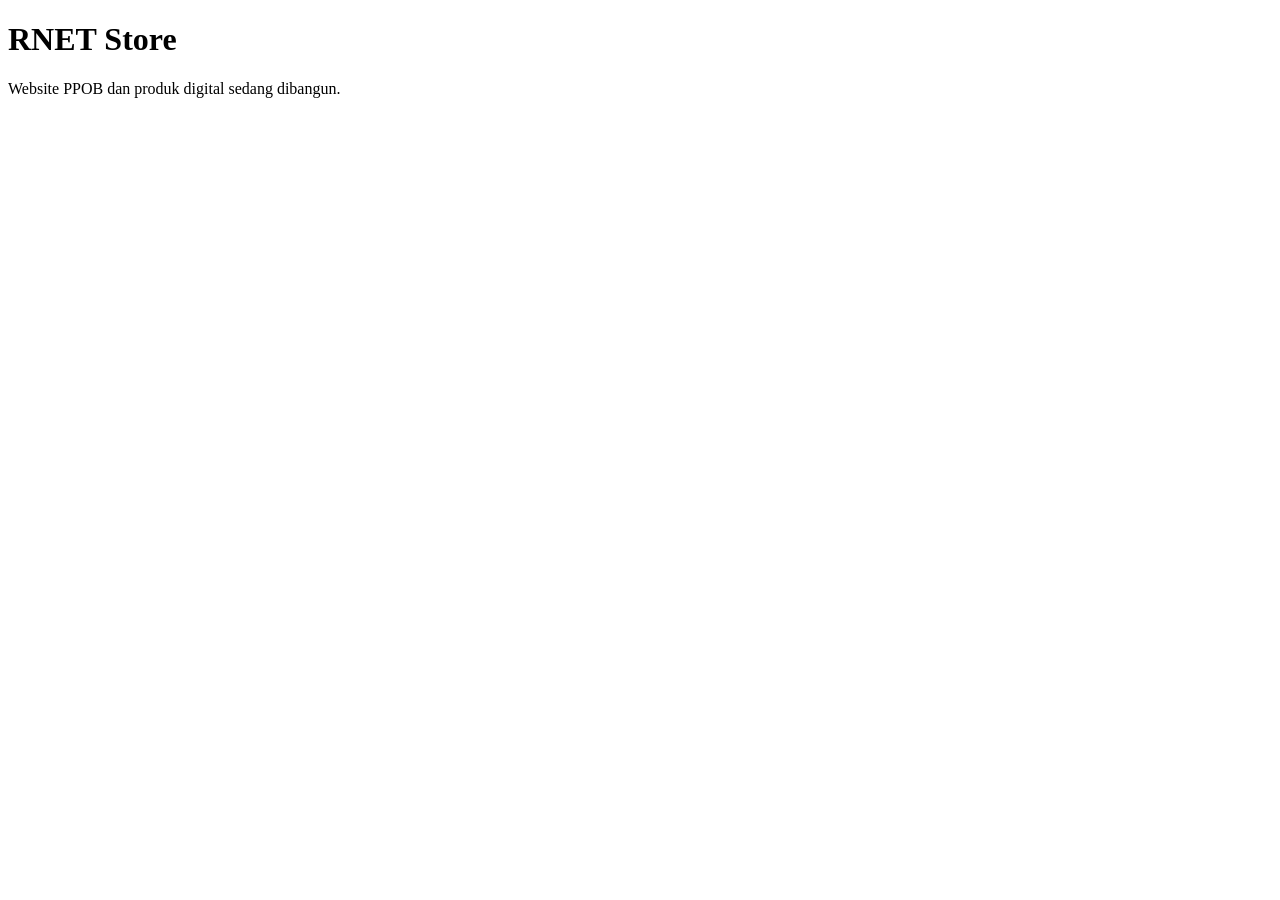
==== index.html @ ecb0dc05 "Create initial RNET Store homepage" ====
<!doctype html>
<html lang="id">
<head><meta charset="UTF-8"><meta name="viewport" content="width=device-width, initial-scale=1"><title>RNET Store</title></head>
<body><h1>RNET Store</h1><p>Website PPOB dan produk digital sedang dibangun.</p></body>
</html>
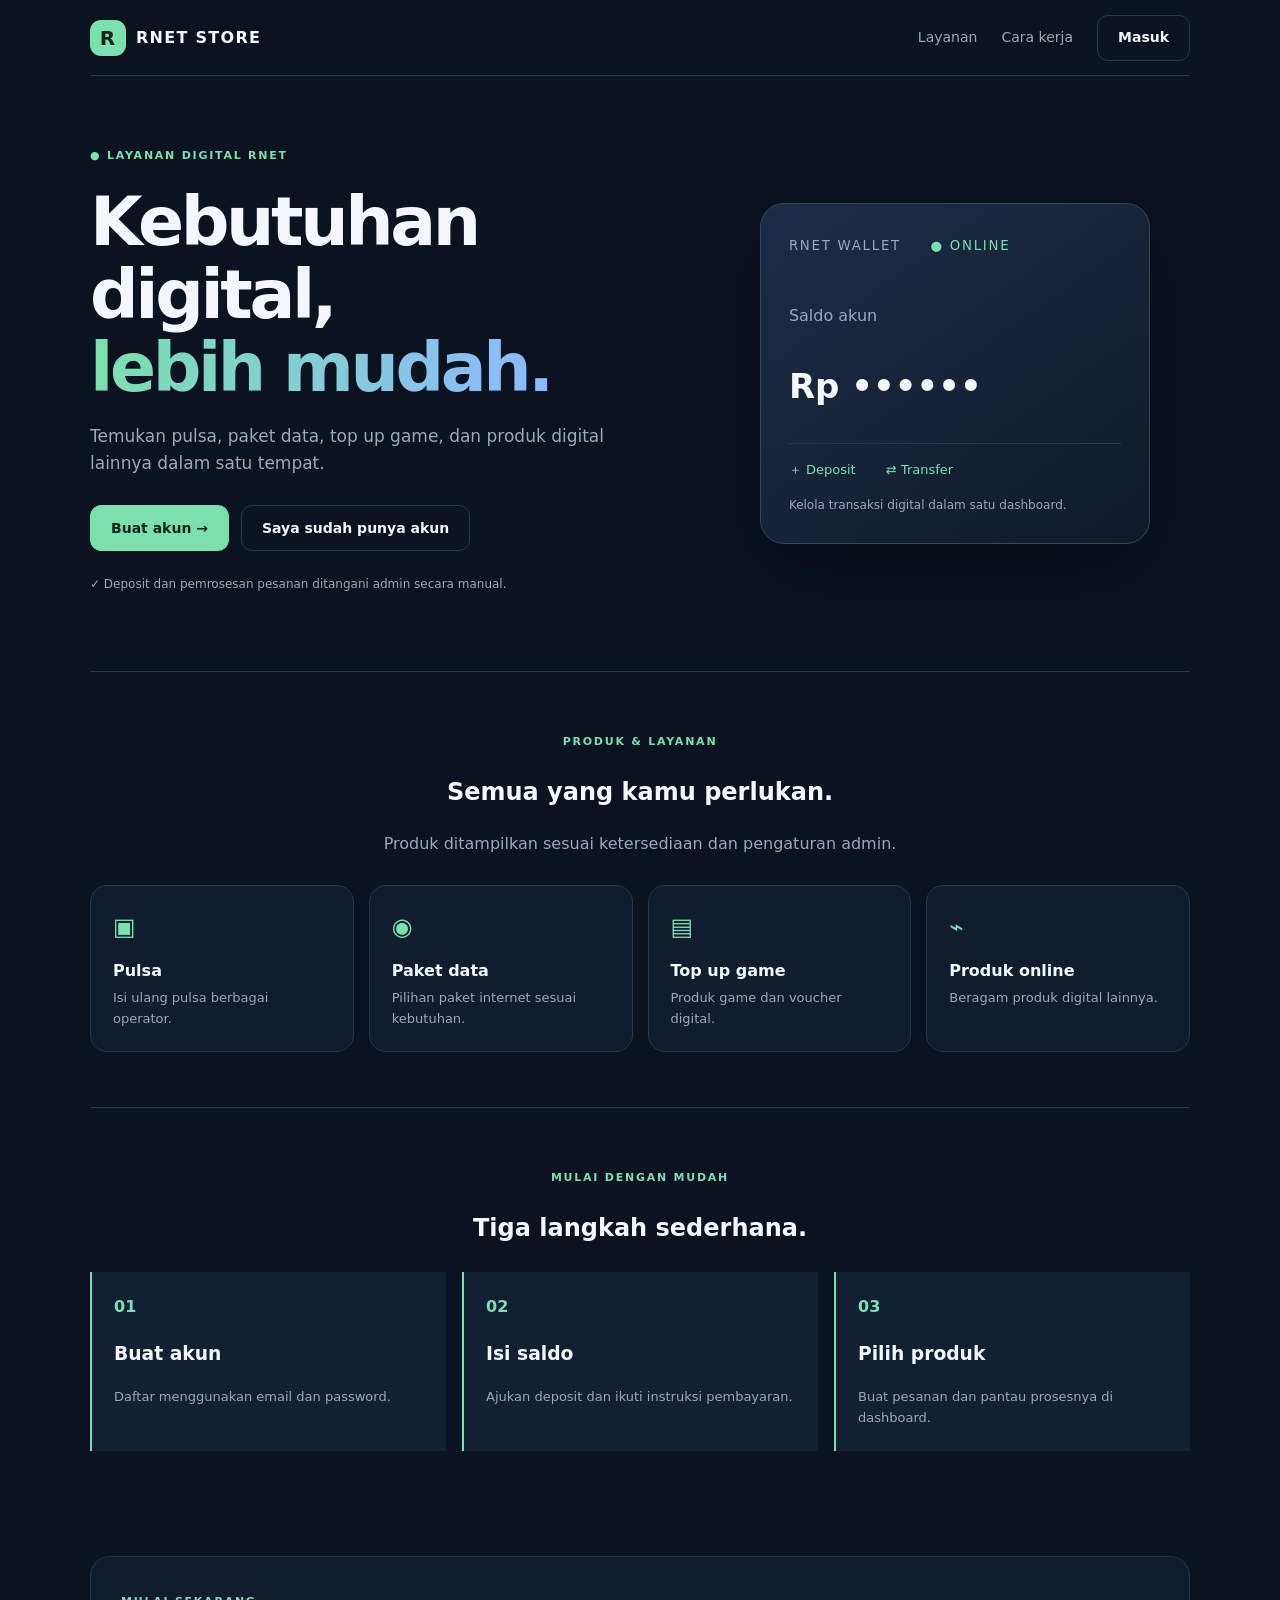
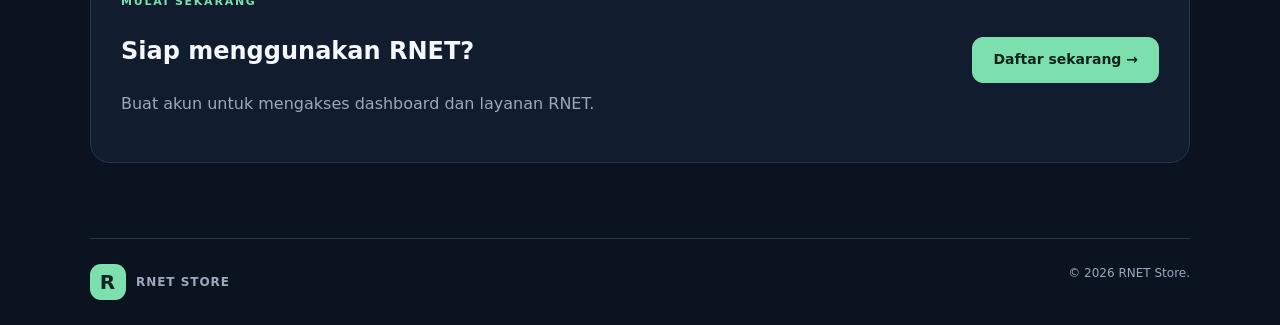
==== commit f226f02c: "Build RNET Store landing page" ====
--- a/index.html
+++ b/index.html
@@ -1,5 +1,8 @@
 <!doctype html>
-<html lang="id">
-<head><meta charset="UTF-8"><meta name="viewport" content="width=device-width, initial-scale=1"><title>RNET Store</title></head>
-<body><h1>RNET Store</h1><p>Website PPOB dan produk digital sedang dibangun.</p></body>
-</html>
+<html lang="id"><head><meta charset="utf-8"><meta name="viewport" content="width=device-width,initial-scale=1"><meta name="theme-color" content="#0b1220"><meta name="description" content="RNET Store — pulsa, paket data, top up game, dan produk digital."><title>RNET Store — Produk Digital</title><link rel="stylesheet" href="assets/css/style.css"></head>
+<body><header class="top wrap"><a class="brand" href="index.html"><span class="mark">R</span> RNET STORE</a><nav><a href="#layanan">Layanan</a><a href="#cara-kerja">Cara kerja</a><a class="btn" href="login.html">Masuk</a></nav></header>
+<main><section class="hero wrap"><div><span class="tag">● LAYANAN DIGITAL RNET</span><h1>Kebutuhan digital,<br><span class="shine">lebih mudah.</span></h1><p class="lead">Temukan pulsa, paket data, top up game, dan produk digital lainnya dalam satu tempat.</p><div class="actions"><a class="btn primary" href="register.html">Buat akun →</a><a class="btn" href="login.html">Saya sudah punya akun</a></div><p class="muted" style="font-size:12px;margin-top:24px">✓ Deposit dan pemrosesan pesanan ditangani admin secara manual.</p></div><aside class="wallet"><small>RNET WALLET　　<span style="color:#7ce0ae">● ONLINE</span></small><p class="muted" style="margin:45px 0 0">Saldo akun</p><div class="amount">Rp ••••••</div><div class="wallet-foot">＋ Deposit　　 ⇄ Transfer</div><p class="muted" style="font-size:12px;margin:15px 0 0">Kelola transaksi digital dalam satu dashboard.</p></aside></section>
+<section class="section wrap" id="layanan"><div class="center"><span class="tag">PRODUK & LAYANAN</span><h2>Semua yang kamu perlukan.</h2><p class="muted">Produk ditampilkan sesuai ketersediaan dan pengaturan admin.</p></div><div class="grid"><article class="tile"><span class="icon">▣</span><b>Pulsa</b><p>Isi ulang pulsa berbagai operator.</p></article><article class="tile"><span class="icon">◉</span><b>Paket data</b><p>Pilihan paket internet sesuai kebutuhan.</p></article><article class="tile"><span class="icon">▤</span><b>Top up game</b><p>Produk game dan voucher digital.</p></article><article class="tile"><span class="icon">⌁</span><b>Produk online</b><p>Beragam produk digital lainnya.</p></article></div></section>
+<section class="section wrap" id="cara-kerja"><div class="center"><span class="tag">MULAI DENGAN MUDAH</span><h2>Tiga langkah sederhana.</h2></div><div class="steps"><div class="step"><strong>01</strong><h3>Buat akun</h3><p>Daftar menggunakan email dan password.</p></div><div class="step"><strong>02</strong><h3>Isi saldo</h3><p>Ajukan deposit dan ikuti instruksi pembayaran.</p></div><div class="step"><strong>03</strong><h3>Pilih produk</h3><p>Buat pesanan dan pantau prosesnya di dashboard.</p></div></div></section>
+<section class="cta wrap"><div><span class="tag">MULAI SEKARANG</span><h2>Siap menggunakan RNET?</h2><p class="muted">Buat akun untuk mengakses dashboard dan layanan RNET.</p></div><a class="btn primary" href="register.html">Daftar sekarang →</a></section></main>
+<footer class="footer wrap"><a class="brand" href="index.html"><span class="mark">R</span> RNET STORE</a><span>© <span id="year"></span> RNET Store.</span></footer><script>document.getElementById('year').textContent=new Date().getFullYear()</script></body></html>
--- a/assets/css/style.css
+++ b/assets/css/style.css
@@ -0,0 +1 @@
+:root{--bg:#0b1220;--panel:#111c2e;--panel2:#17243a;--text:#f4f7fb;--muted:#9aa9bd;--line:#26364b;--green:#7ce0ae;--blue:#8db8ff}*{box-sizing:border-box}body{margin:0;background:var(--bg);color:var(--text);font-family:Inter,system-ui,Arial,sans-serif;line-height:1.6}a{color:inherit;text-decoration:none}.wrap{width:min(1100px,calc(100% - 40px));margin:auto}.top{height:76px;border-bottom:1px solid var(--line);display:flex;align-items:center;justify-content:space-between}.brand{font-weight:850;letter-spacing:.08em;display:flex;align-items:center;gap:10px}.mark{width:36px;height:36px;border-radius:11px;background:var(--green);color:#10251e;display:grid;place-items:center;font-size:20px}.muted{color:var(--muted)}nav{display:flex;align-items:center;gap:24px;color:var(--muted);font-size:14px}.btn{display:inline-flex;align-items:center;justify-content:center;min-height:46px;padding:0 20px;border:1px solid var(--line);border-radius:11px;font-weight:700;font-size:14px;cursor:pointer;background:transparent;color:var(--text)}.btn.primary{background:var(--green);color:#10251e;border-color:var(--green)}.hero{min-height:520px;display:grid;grid-template-columns:1.1fr .9fr;align-items:center;gap:55px;padding:65px 0}.tag{font-size:11px;letter-spacing:.16em;font-weight:800;color:var(--green)}h1{font-size:clamp(42px,6vw,68px);line-height:1.08;letter-spacing:-.05em;margin:18px 0}.shine{background:linear-gradient(90deg,var(--green),var(--blue));background-clip:text;color:transparent}.lead{max-width:540px;color:var(--muted);font-size:17px}.actions{display:flex;gap:12px;flex-wrap:wrap;margin-top:28px}.wallet{background:linear-gradient(145deg,#1b2d47,#101a2b);border:1px solid #34445c;border-radius:24px;padding:28px;max-width:390px;width:100%;justify-self:center;box-shadow:0 28px 80px #0005}.wallet small{color:var(--muted);letter-spacing:.13em}.amount{font-size:34px;font-weight:800;margin:30px 0}.wallet-foot{border-top:1px solid var(--line);padding-top:16px;color:var(--green);font-size:13px}.section{padding:55px 0;border-top:1px solid var(--line)}.center{text-align:center}.grid{display:grid;grid-template-columns:repeat(4,1fr);gap:15px;margin-top:28px}.tile{background:var(--panel);border:1px solid var(--line);border-radius:17px;padding:22px}.tile b{display:block;margin:12px 0 4px}.tile p,.step p{color:var(--muted);font-size:13px;margin:0}.icon{color:var(--green);font-size:24px}.steps{display:grid;grid-template-columns:repeat(3,1fr);gap:16px;margin-top:25px}.step{padding:22px;border-left:2px solid var(--green);background:#122033}.step strong{color:var(--green)}.cta{margin:50px auto 75px;padding:30px;border:1px solid var(--line);border-radius:20px;background:var(--panel);display:flex;align-items:center;justify-content:space-between;gap:20px}.footer{border-top:1px solid var(--line);padding:25px 0;color:var(--muted);font-size:12px;display:flex;justify-content:space-between}.auth{min-height:100vh;background:radial-gradient(ellipse at 50% 0,#1b3049,var(--bg) 60%);padding:60px 18px}.authbox{width:min(430px,100%);margin:25px auto;background:var(--panel);border:1px solid var(--line);border-radius:20px;padding:30px}.authbox h1{font-size:29px;letter-spacing:-.03em;margin:8px 0}.authbox label{display:block;font-size:12px;font-weight:700;margin:15px 0 6px}.authbox input{width:100%;height:46px;border:1px solid var(--line);border-radius:10px;background:#0c1626;color:var(--text);padding:0 12px;font:inherit;outline:none}.authbox input:focus{border-color:var(--green)}.full{width:100%;margin-top:20px}.msg{font-size:12px;min-height:20px;color:var(--green);margin:12px 0}.msg.error{color:#ff9292}.authbottom{text-align:center;border-top:1px solid var(--line);padding-top:18px;margin-top:18px;color:var(--muted);font-size:13px}.authbottom a{color:var(--green);font-weight:700}.notice{padding:11px;background:#1b2c43;border-radius:9px;color:#b7d1ff;font-size:12px;margin:14px 0}.back{display:block;width:min(430px,100%);margin:auto;color:var(--muted);font-size:13px}@media(max-width:760px){.hero{grid-template-columns:1fr;gap:25px;padding:55px 0}.wallet{justify-self:start}.grid{grid-template-columns:repeat(2,1fr)}.steps{grid-template-columns:1fr}.cta{align-items:flex-start;flex-direction:column}.top nav a:not(.btn){display:none}.footer{gap:12px;flex-wrap:wrap}}@media(max-width:390px){.grid{grid-template-columns:1fr}.actions .btn{width:100%}}
